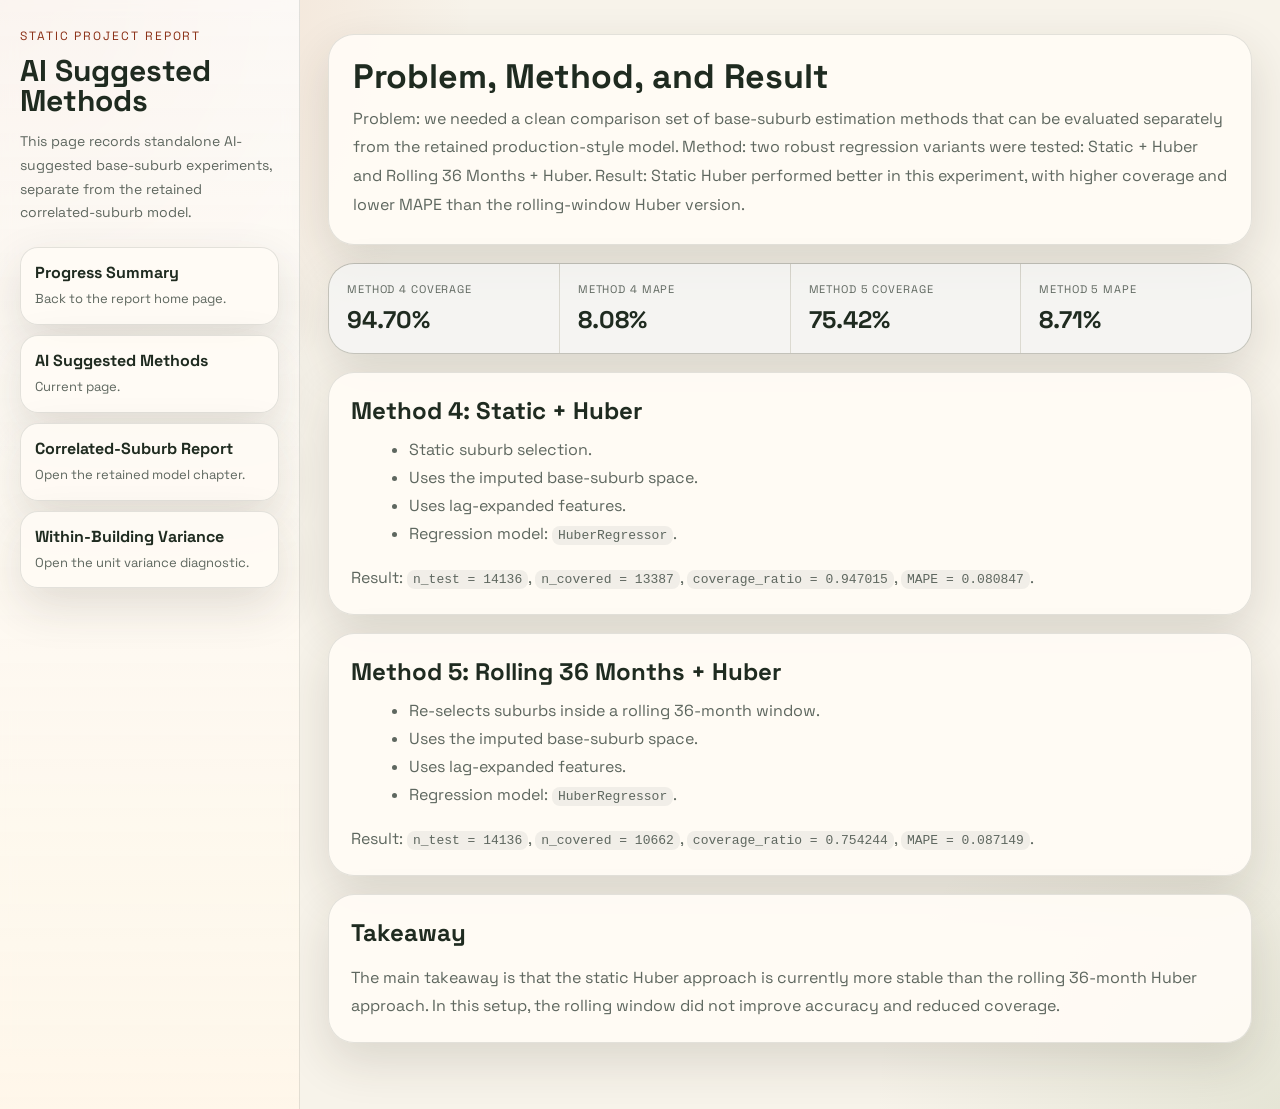
==== project_progress_report/ai_suggested_methods.html @ 485c6f53 "Add files via upload" ====
<!doctype html>
<html lang="en">
<head>
  <meta charset="utf-8" />
  <meta name="viewport" content="width=device-width, initial-scale=1" />
  <title>AI Suggested Methods</title>
  <link rel="preconnect" href="https://fonts.googleapis.com">
  <link rel="preconnect" href="https://fonts.gstatic.com" crossorigin>
  <link href="https://fonts.googleapis.com/css2?family=Space+Grotesk:wght@400;500;700&display=swap" rel="stylesheet">
  <link rel="stylesheet" href="./styles.css" />
</head>
<body>
  <div class="shell">
    <aside class="sidebar">
      <div class="brand">Static Project Report</div>
      <h1>AI Suggested Methods</h1>
      <p>This page records standalone AI-suggested base-suburb experiments, separate from the retained correlated-suburb model.</p>
      <nav class="nav">
        <a href="./index.html"><div class="title">Progress Summary</div><div class="desc">Back to the report home page.</div></a>
        <a href="./ai_suggested_methods.html"><div class="title">AI Suggested Methods</div><div class="desc">Current page.</div></a>
        <a href="./correlated_suburb_report.html"><div class="title">Correlated-Suburb Report</div><div class="desc">Open the retained model chapter.</div></a>
        <a href="./unit_variance.html"><div class="title">Within-Building Variance</div><div class="desc">Open the unit variance diagnostic.</div></a>
      </nav>
    </aside>
    <main class="content">
      <section class="hero">
        <h2>Problem, Method, and Result</h2>
        <p>
          Problem: we needed a clean comparison set of base-suburb estimation methods that can be evaluated separately from the retained production-style model.
          Method: two robust regression variants were tested: Static + Huber and Rolling 36 Months + Huber.
          Result: Static Huber performed better in this experiment, with higher coverage and lower MAPE than the rolling-window Huber version.
        </p>
      </section>

      <section class="metric-grid">
        <div class="metric"><div class="label">Method 4 Coverage</div><div class="value">94.70%</div></div>
        <div class="metric"><div class="label">Method 4 MAPE</div><div class="value">8.08%</div></div>
        <div class="metric"><div class="label">Method 5 Coverage</div><div class="value">75.42%</div></div>
        <div class="metric"><div class="label">Method 5 MAPE</div><div class="value">8.71%</div></div>
      </section>

      <section class="section">
        <h3>Method 4: Static + Huber</h3>
        <ul>
          <li>Static suburb selection.</li>
          <li>Uses the imputed base-suburb space.</li>
          <li>Uses lag-expanded features.</li>
          <li>Regression model: <code>HuberRegressor</code>.</li>
        </ul>
        <p class="file-list">
          Result: <code>n_test = 14136</code>, <code>n_covered = 13387</code>, <code>coverage_ratio = 0.947015</code>, <code>MAPE = 0.080847</code>.
        </p>
      </section>

      <section class="section">
        <h3>Method 5: Rolling 36 Months + Huber</h3>
        <ul>
          <li>Re-selects suburbs inside a rolling 36-month window.</li>
          <li>Uses the imputed base-suburb space.</li>
          <li>Uses lag-expanded features.</li>
          <li>Regression model: <code>HuberRegressor</code>.</li>
        </ul>
        <p class="file-list">
          Result: <code>n_test = 14136</code>, <code>n_covered = 10662</code>, <code>coverage_ratio = 0.754244</code>, <code>MAPE = 0.087149</code>.
        </p>
      </section>

      <section class="section">
        <h3>Takeaway</h3>
        <p>
          The main takeaway is that the static Huber approach is currently more stable than the rolling 36-month Huber approach.
          In this setup, the rolling window did not improve accuracy and reduced coverage.
        </p>
      </section>
    </main>
  </div>
</body>
</html>
---- project_progress_report/styles.css ----
:root {
  --bg: #f7f3ea;
  --panel: rgba(255, 251, 245, 0.95);
  --ink: #1f2b20;
  --muted: #5e675f;
  --accent: #cb5f2e;
  --accent-deep: #8a2f15;
  --soft: #f0e6d8;
  --line: rgba(31, 43, 32, 0.12);
  --shadow: 0 18px 48px rgba(53, 44, 28, 0.14);
}

* { box-sizing: border-box; }

body {
  margin: 0;
  font-family: "Space Grotesk", "Noto Sans SC", sans-serif;
  color: var(--ink);
  background:
    radial-gradient(circle at top left, rgba(203, 95, 46, 0.18), transparent 28%),
    radial-gradient(circle at bottom right, rgba(121, 144, 91, 0.14), transparent 24%),
    var(--bg);
}

.shell {
  display: grid;
  grid-template-columns: 300px 1fr;
  min-height: 100vh;
}

.sidebar {
  padding: 28px 20px;
  border-right: 1px solid var(--line);
  background: linear-gradient(180deg, rgba(255,255,255,0.72), rgba(255,247,234,0.9));
  backdrop-filter: blur(8px);
}

.brand {
  font-size: 12px;
  letter-spacing: 0.16em;
  text-transform: uppercase;
  color: var(--accent-deep);
  margin-bottom: 12px;
}

.sidebar h1 {
  margin: 0 0 10px;
  font-size: 30px;
  line-height: 1;
}

.sidebar p {
  color: var(--muted);
  line-height: 1.7;
  font-size: 14px;
}

.nav {
  margin-top: 22px;
  display: grid;
  gap: 10px;
}

.nav a {
  display: block;
  text-decoration: none;
  color: var(--ink);
  background: var(--panel);
  border: 1px solid var(--line);
  border-radius: 18px;
  padding: 14px 14px;
  box-shadow: var(--shadow);
}

.nav a .title {
  font-weight: 700;
  margin-bottom: 6px;
}

.nav a .desc {
  color: var(--muted);
  font-size: 13px;
  line-height: 1.6;
}

.content {
  padding: 34px 28px 48px;
}

.hero, .section, .metric-grid, .figure-card {
  background: var(--panel);
  border: 1px solid var(--line);
  border-radius: 26px;
  box-shadow: var(--shadow);
}

.hero {
  padding: 24px;
  margin-bottom: 18px;
}

.hero h2 {
  margin: 0 0 10px;
  font-size: 34px;
  line-height: 1.05;
}

.hero p {
  margin: 0;
  color: var(--muted);
  line-height: 1.8;
}

.metric-grid {
  display: grid;
  grid-template-columns: repeat(auto-fit, minmax(160px, 1fr));
  gap: 1px;
  overflow: hidden;
  margin-bottom: 18px;
  background: var(--line);
}

.metric {
  background: rgba(255,255,255,0.72);
  padding: 18px;
}

.metric .label {
  font-size: 11px;
  letter-spacing: 0.08em;
  text-transform: uppercase;
  color: var(--muted);
  margin-bottom: 8px;
}

.metric .value {
  font-size: 24px;
  font-weight: 700;
}

.section {
  padding: 22px 22px 6px;
  margin-bottom: 18px;
}

.section h3 {
  margin: 0 0 10px;
  font-size: 24px;
}

.section p, .section li {
  color: var(--muted);
  line-height: 1.75;
}

.section ul {
  margin: 0 0 14px 18px;
}

.figure-card {
  padding: 18px;
  margin-bottom: 18px;
}

.figure-card h4 {
  margin: 0 0 10px;
  font-size: 18px;
}

.figure-card p {
  color: var(--muted);
  line-height: 1.7;
  margin-top: 0;
}

.figure-card img {
  width: 100%;
  display: block;
  border-radius: 18px;
  border: 1px solid var(--line);
  background: white;
}

.file-list code, code {
  background: rgba(31, 43, 32, 0.06);
  padding: 2px 6px;
  border-radius: 8px;
}

.toplink {
  display: inline-block;
  margin-top: 8px;
  color: var(--accent-deep);
}

@media (max-width: 980px) {
  .shell {
    grid-template-columns: 1fr;
  }

  .sidebar {
    border-right: 0;
    border-bottom: 1px solid var(--line);
  }

  .content {
    padding: 20px 14px 40px;
  }
}
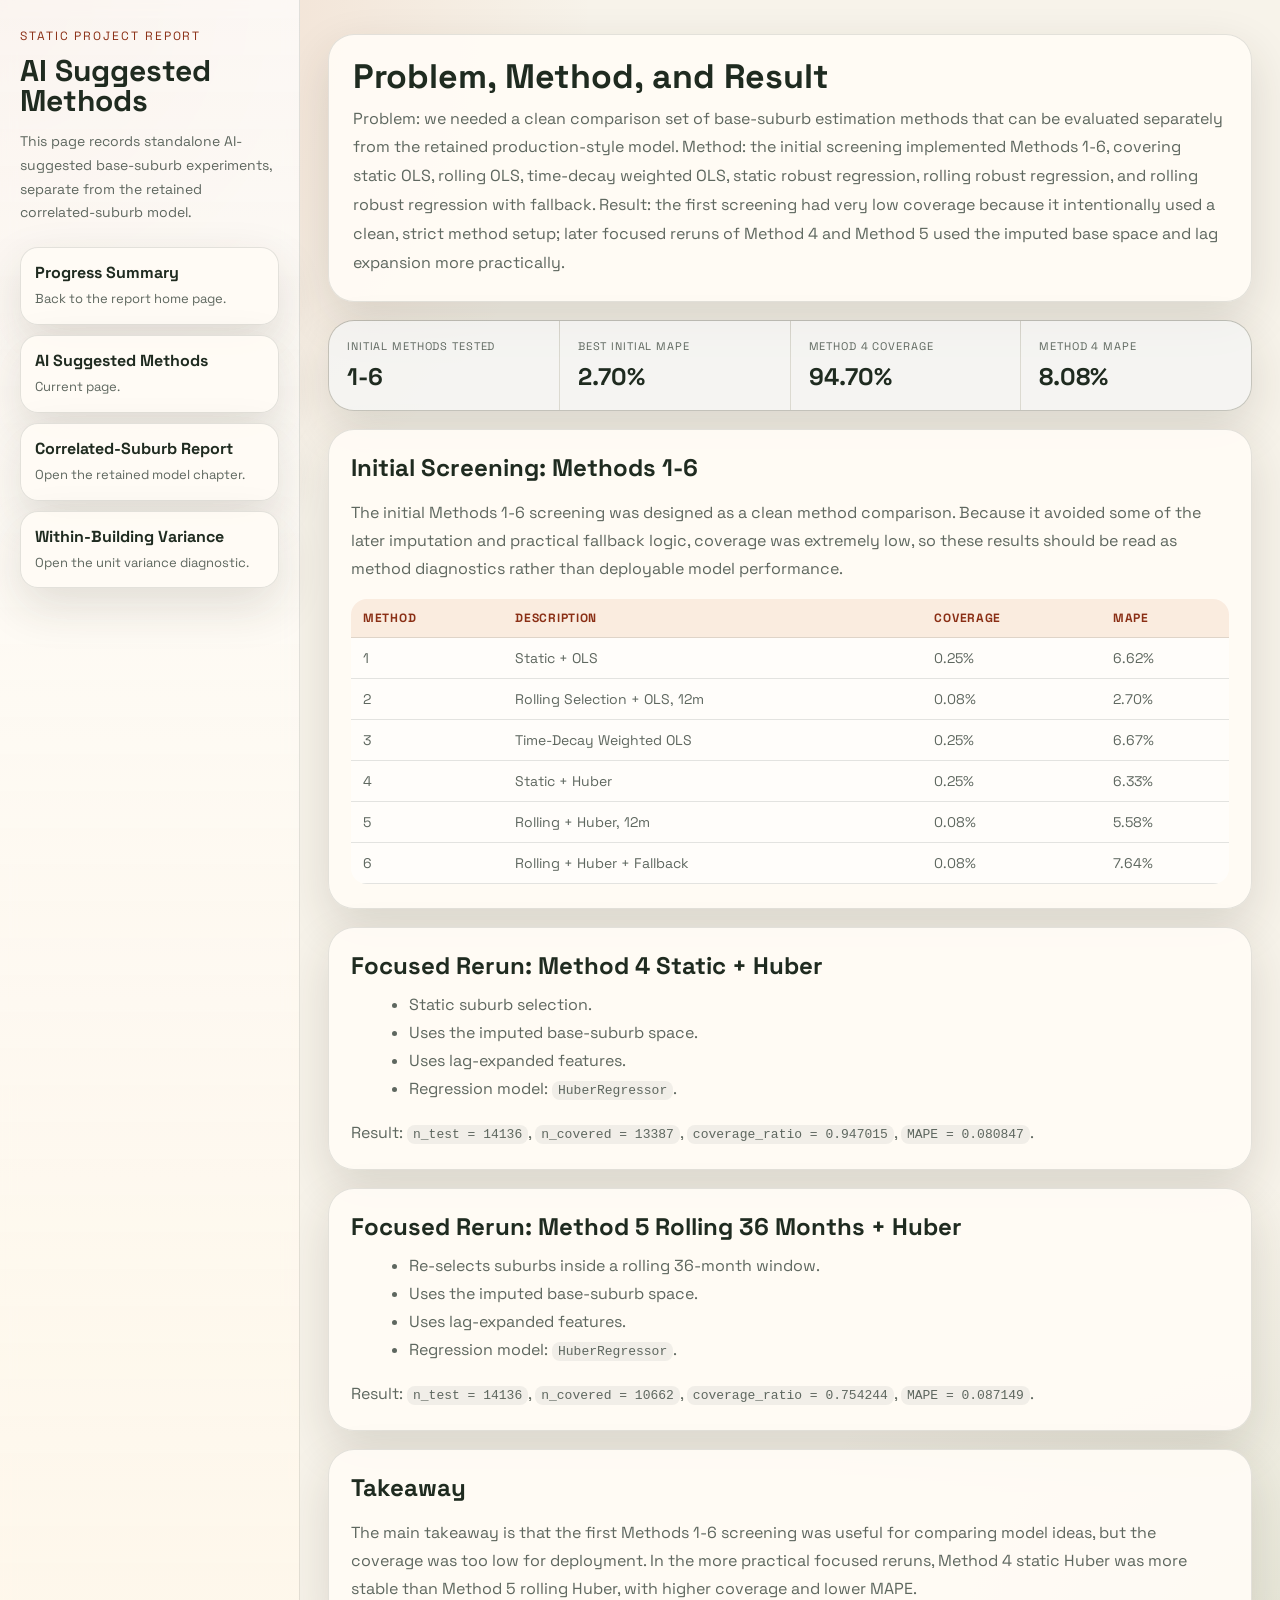
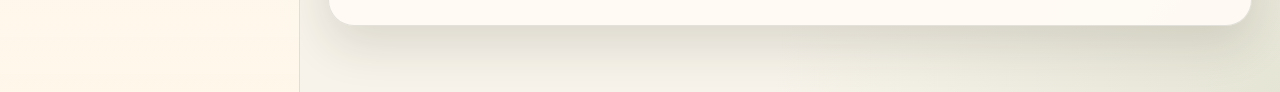
==== commit f39b6440: "Add files via upload" ====
--- a/project_progress_report/ai_suggested_methods.html
+++ b/project_progress_report/ai_suggested_methods.html
@@ -27,20 +27,45 @@
         <h2>Problem, Method, and Result</h2>
         <p>
           Problem: we needed a clean comparison set of base-suburb estimation methods that can be evaluated separately from the retained production-style model.
-          Method: two robust regression variants were tested: Static + Huber and Rolling 36 Months + Huber.
-          Result: Static Huber performed better in this experiment, with higher coverage and lower MAPE than the rolling-window Huber version.
+          Method: the initial screening implemented Methods 1-6, covering static OLS, rolling OLS, time-decay weighted OLS, static robust regression, rolling robust regression, and rolling robust regression with fallback.
+          Result: the first screening had very low coverage because it intentionally used a clean, strict method setup; later focused reruns of Method 4 and Method 5 used the imputed base space and lag expansion more practically.
         </p>
       </section>
 
       <section class="metric-grid">
+        <div class="metric"><div class="label">Initial Methods Tested</div><div class="value">1-6</div></div>
+        <div class="metric"><div class="label">Best Initial MAPE</div><div class="value">2.70%</div></div>
         <div class="metric"><div class="label">Method 4 Coverage</div><div class="value">94.70%</div></div>
         <div class="metric"><div class="label">Method 4 MAPE</div><div class="value">8.08%</div></div>
-        <div class="metric"><div class="label">Method 5 Coverage</div><div class="value">75.42%</div></div>
-        <div class="metric"><div class="label">Method 5 MAPE</div><div class="value">8.71%</div></div>
       </section>
 
       <section class="section">
-        <h3>Method 4: Static + Huber</h3>
+        <h3>Initial Screening: Methods 1-6</h3>
+        <p>
+          The initial Methods 1-6 screening was designed as a clean method comparison. Because it avoided some of the later imputation and practical fallback logic, coverage was extremely low, so these results should be read as method diagnostics rather than deployable model performance.
+        </p>
+        <table class="result-table">
+          <thead>
+            <tr>
+              <th>Method</th>
+              <th>Description</th>
+              <th>Coverage</th>
+              <th>MAPE</th>
+            </tr>
+          </thead>
+          <tbody>
+            <tr><td>1</td><td>Static + OLS</td><td>0.25%</td><td>6.62%</td></tr>
+            <tr><td>2</td><td>Rolling Selection + OLS, 12m</td><td>0.08%</td><td>2.70%</td></tr>
+            <tr><td>3</td><td>Time-Decay Weighted OLS</td><td>0.25%</td><td>6.67%</td></tr>
+            <tr><td>4</td><td>Static + Huber</td><td>0.25%</td><td>6.33%</td></tr>
+            <tr><td>5</td><td>Rolling + Huber, 12m</td><td>0.08%</td><td>5.58%</td></tr>
+            <tr><td>6</td><td>Rolling + Huber + Fallback</td><td>0.08%</td><td>7.64%</td></tr>
+          </tbody>
+        </table>
+      </section>
+
+      <section class="section">
+        <h3>Focused Rerun: Method 4 Static + Huber</h3>
         <ul>
           <li>Static suburb selection.</li>
           <li>Uses the imputed base-suburb space.</li>
@@ -53,7 +78,7 @@
       </section>
 
       <section class="section">
-        <h3>Method 5: Rolling 36 Months + Huber</h3>
+        <h3>Focused Rerun: Method 5 Rolling 36 Months + Huber</h3>
         <ul>
           <li>Re-selects suburbs inside a rolling 36-month window.</li>
           <li>Uses the imputed base-suburb space.</li>
@@ -68,8 +93,8 @@
       <section class="section">
         <h3>Takeaway</h3>
         <p>
-          The main takeaway is that the static Huber approach is currently more stable than the rolling 36-month Huber approach.
-          In this setup, the rolling window did not improve accuracy and reduced coverage.
+          The main takeaway is that the first Methods 1-6 screening was useful for comparing model ideas, but the coverage was too low for deployment.
+          In the more practical focused reruns, Method 4 static Huber was more stable than Method 5 rolling Huber, with higher coverage and lower MAPE.
         </p>
       </section>
     </main>
--- a/project_progress_report/styles.css
+++ b/project_progress_report/styles.css
@@ -187,6 +187,35 @@
   border-radius: 8px;
 }
 
+.result-table {
+  width: 100%;
+  border-collapse: collapse;
+  margin: 12px 0 18px;
+  overflow: hidden;
+  border-radius: 16px;
+  font-size: 14px;
+}
+
+.result-table th,
+.result-table td {
+  padding: 11px 12px;
+  border-bottom: 1px solid var(--line);
+  text-align: left;
+}
+
+.result-table th {
+  background: rgba(203, 95, 46, 0.10);
+  color: var(--accent-deep);
+  font-size: 12px;
+  letter-spacing: 0.06em;
+  text-transform: uppercase;
+}
+
+.result-table td {
+  background: rgba(255,255,255,0.62);
+  color: var(--muted);
+}
+
 .toplink {
   display: inline-block;
   margin-top: 8px;
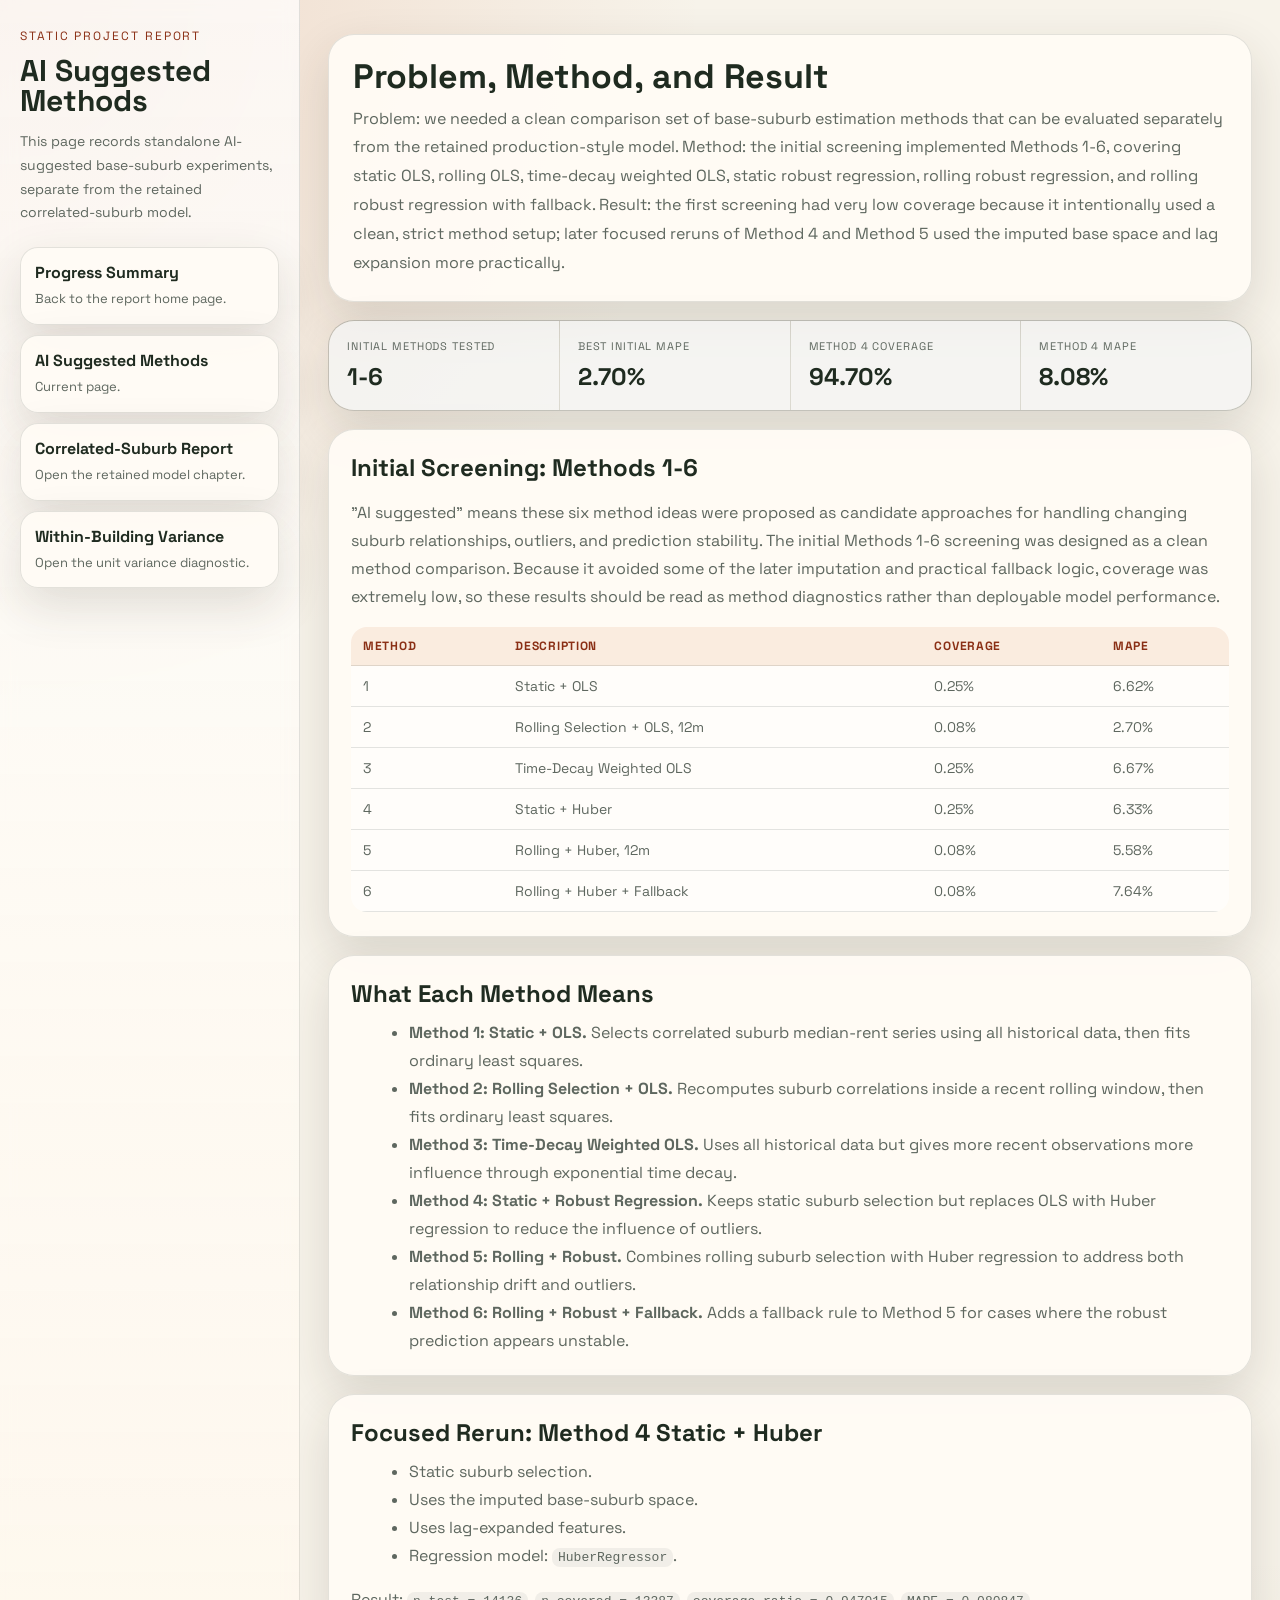
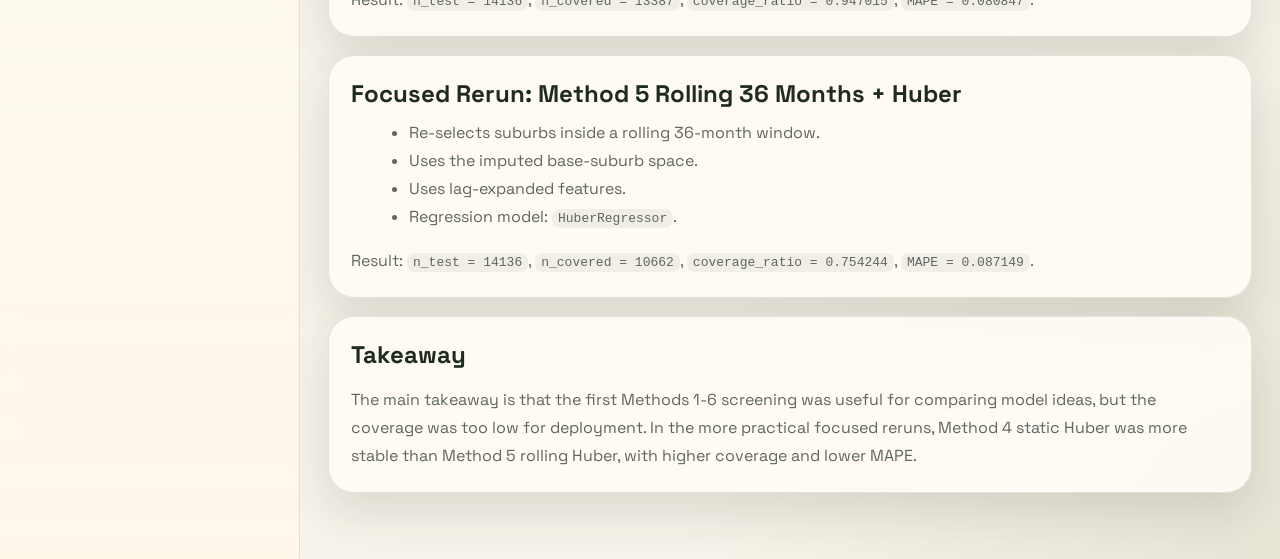
==== commit 5dcd714d: "Add files via upload" ====
--- a/project_progress_report/ai_suggested_methods.html
+++ b/project_progress_report/ai_suggested_methods.html
@@ -42,6 +42,7 @@
       <section class="section">
         <h3>Initial Screening: Methods 1-6</h3>
         <p>
+          "AI suggested" means these six method ideas were proposed as candidate approaches for handling changing suburb relationships, outliers, and prediction stability.
           The initial Methods 1-6 screening was designed as a clean method comparison. Because it avoided some of the later imputation and practical fallback logic, coverage was extremely low, so these results should be read as method diagnostics rather than deployable model performance.
         </p>
         <table class="result-table">
@@ -62,6 +63,18 @@
             <tr><td>6</td><td>Rolling + Huber + Fallback</td><td>0.08%</td><td>7.64%</td></tr>
           </tbody>
         </table>
+      </section>
+
+      <section class="section">
+        <h3>What Each Method Means</h3>
+        <ul>
+          <li><strong>Method 1: Static + OLS.</strong> Selects correlated suburb median-rent series using all historical data, then fits ordinary least squares.</li>
+          <li><strong>Method 2: Rolling Selection + OLS.</strong> Recomputes suburb correlations inside a recent rolling window, then fits ordinary least squares.</li>
+          <li><strong>Method 3: Time-Decay Weighted OLS.</strong> Uses all historical data but gives more recent observations more influence through exponential time decay.</li>
+          <li><strong>Method 4: Static + Robust Regression.</strong> Keeps static suburb selection but replaces OLS with Huber regression to reduce the influence of outliers.</li>
+          <li><strong>Method 5: Rolling + Robust.</strong> Combines rolling suburb selection with Huber regression to address both relationship drift and outliers.</li>
+          <li><strong>Method 6: Rolling + Robust + Fallback.</strong> Adds a fallback rule to Method 5 for cases where the robust prediction appears unstable.</li>
+        </ul>
       </section>
 
       <section class="section">
